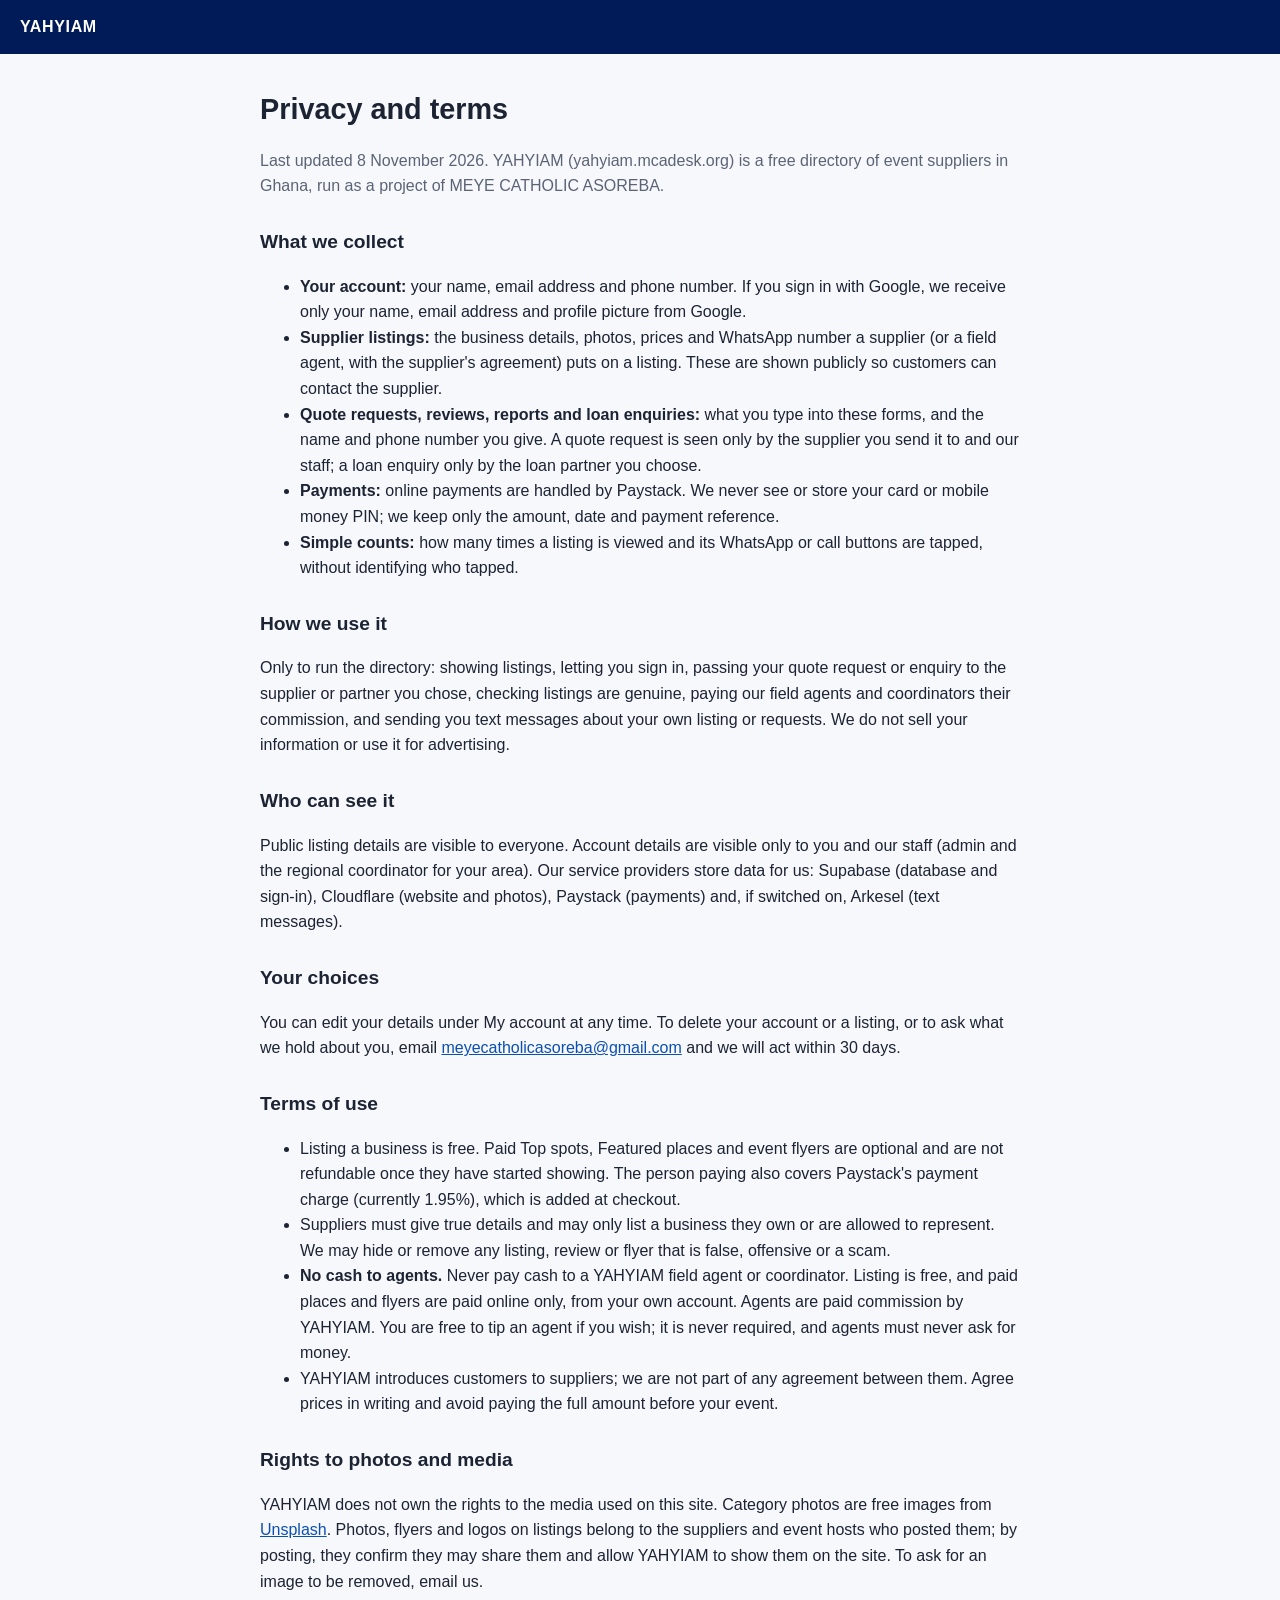
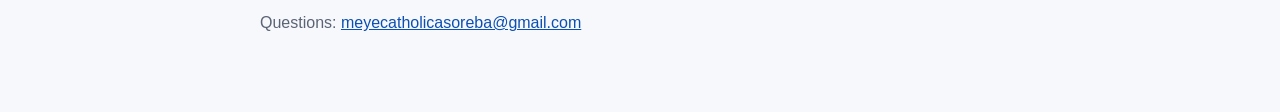
==== docs/privacy.html @ 5dea3809 "Payer covers the Paystack charge Co-Authored-By: Claude Opus 5.5 <noreply@anthropic.com> Claude-Sess" ====
<!DOCTYPE html>
<html lang="en">
<head>
  <meta charset="utf-8">
  <meta name="viewport" content="width=device-width, initial-scale=1">
  <title>Privacy and terms — YAHYIAM</title>
  <link rel="icon" href="icons/favicon-48.png" type="image/png">
  <style>
    body { margin: 0; font: 16px/1.6 -apple-system, BlinkMacSystemFont, "Segoe UI", Inter, sans-serif; color: #1c2333; background: #f7f8fb; }
    header { background: #011B59; color: #fff; padding: 14px 20px; }
    header a { color: #fff; text-decoration: none; font-weight: 700; letter-spacing: .04em; }
    main { max-width: 760px; margin: 0 auto; padding: 24px 20px 60px; }
    h1 { font-size: 1.8rem; margin: 8px 0 4px; }
    h2 { font-size: 1.2rem; margin: 28px 0 6px; }
    a { color: #0b4fb3; }
    .muted { color: #5b6475; }
  </style>
</head>
<body>
  <header><a href="./">YAHYIAM</a></header>
  <main>
    <h1>Privacy and terms</h1>
    <p class="muted">Last updated 8 November 2026. YAHYIAM (yahyiam.mcadesk.org) is a free directory of event suppliers in Ghana, run as a project of MEYE CATHOLIC ASOREBA.</p>

    <h2>What we collect</h2>
    <ul>
      <li><b>Your account:</b> your name, email address and phone number. If you sign in with Google, we receive only your name, email address and profile picture from Google.</li>
      <li><b>Supplier listings:</b> the business details, photos, prices and WhatsApp number a supplier (or a field agent, with the supplier's agreement) puts on a listing. These are shown publicly so customers can contact the supplier.</li>
      <li><b>Quote requests, reviews, reports and loan enquiries:</b> what you type into these forms, and the name and phone number you give. A quote request is seen only by the supplier you send it to and our staff; a loan enquiry only by the loan partner you choose.</li>
      <li><b>Payments:</b> online payments are handled by Paystack. We never see or store your card or mobile money PIN; we keep only the amount, date and payment reference.</li>
      <li><b>Simple counts:</b> how many times a listing is viewed and its WhatsApp or call buttons are tapped, without identifying who tapped.</li>
    </ul>

    <h2>How we use it</h2>
    <p>Only to run the directory: showing listings, letting you sign in, passing your quote request or enquiry to the supplier or partner you chose, checking listings are genuine, paying our field agents and coordinators their commission, and sending you text messages about your own listing or requests. We do not sell your information or use it for advertising.</p>

    <h2>Who can see it</h2>
    <p>Public listing details are visible to everyone. Account details are visible only to you and our staff (admin and the regional coordinator for your area). Our service providers store data for us: Supabase (database and sign-in), Cloudflare (website and photos), Paystack (payments) and, if switched on, Arkesel (text messages).</p>

    <h2>Your choices</h2>
    <p>You can edit your details under My account at any time. To delete your account or a listing, or to ask what we hold about you, email <a href="mailto:meyecatholicasoreba@gmail.com">meyecatholicasoreba@gmail.com</a> and we will act within 30 days.</p>

    <h2>Terms of use</h2>
    <ul>
      <li>Listing a business is free. Paid Top spots, Featured places and event flyers are optional and are not refundable once they have started showing. The person paying also covers Paystack's payment charge (currently 1.95%), which is added at checkout.</li>
      <li>Suppliers must give true details and may only list a business they own or are allowed to represent. We may hide or remove any listing, review or flyer that is false, offensive or a scam.</li>
      <li><b>No cash to agents.</b> Never pay cash to a YAHYIAM field agent or coordinator. Listing is free, and paid places and flyers are paid online only, from your own account. Agents are paid commission by YAHYIAM. You are free to tip an agent if you wish; it is never required, and agents must never ask for money.</li>
      <li>YAHYIAM introduces customers to suppliers; we are not part of any agreement between them. Agree prices in writing and avoid paying the full amount before your event.</li>
    </ul>

    <h2>Rights to photos and media</h2>
    <p>YAHYIAM does not own the rights to the media used on this site. Category photos are free images from <a href="https://unsplash.com">Unsplash</a>. Photos, flyers and logos on listings belong to the suppliers and event hosts who posted them; by posting, they confirm they may share them and allow YAHYIAM to show them on the site. To ask for an image to be removed, email us.</p>

    <p class="muted">Questions: <a href="mailto:meyecatholicasoreba@gmail.com">meyecatholicasoreba@gmail.com</a></p>
  </main>
</body>
</html>
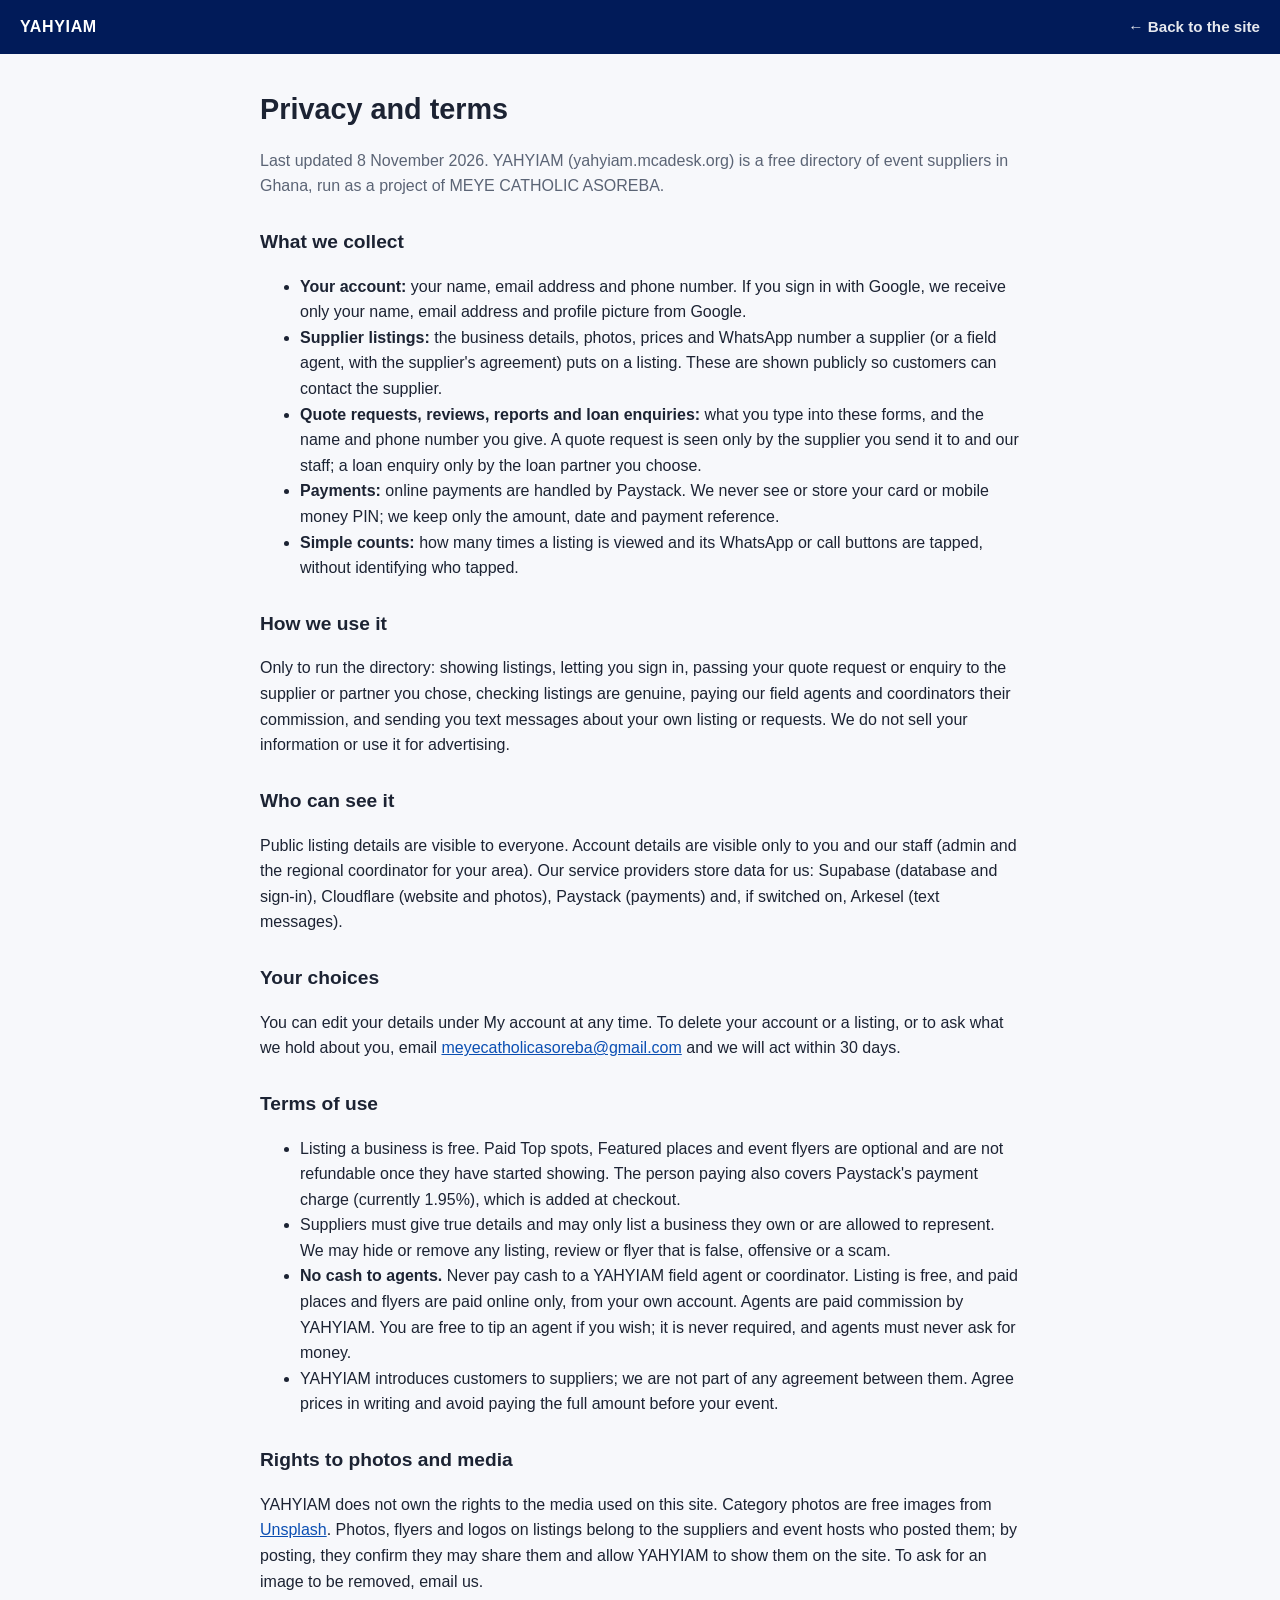
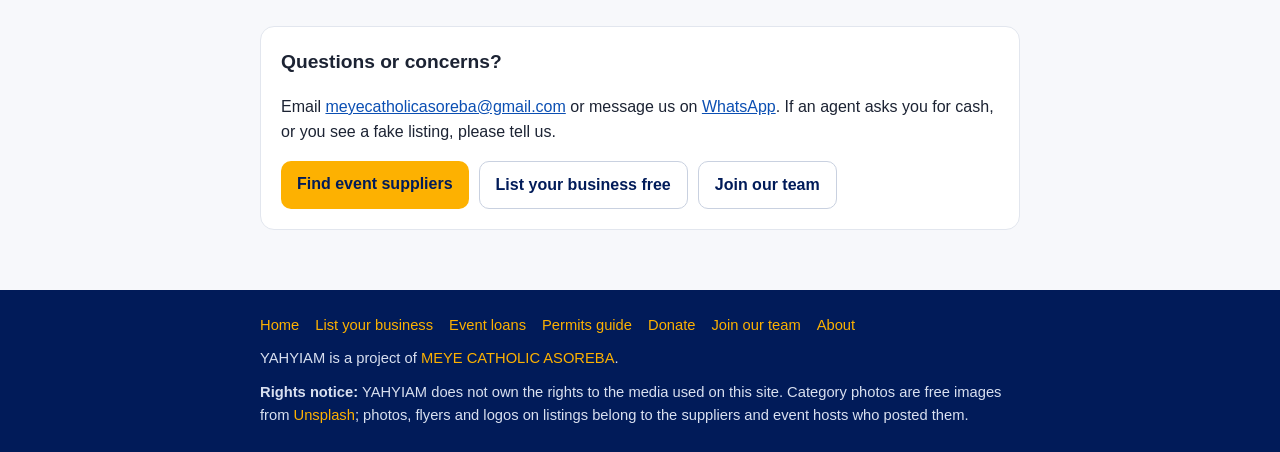
==== commit 022279e7: "Privacy page: back link, closing section and footer Co-Authored-By: Claude Opus 5.5 <noreply@anthrop" ====
--- a/docs/privacy.html
+++ b/docs/privacy.html
@@ -8,7 +8,19 @@
   <style>
     body { margin: 0; font: 16px/1.6 -apple-system, BlinkMacSystemFont, "Segoe UI", Inter, sans-serif; color: #1c2333; background: #f7f8fb; }
     header { background: #011B59; color: #fff; padding: 14px 20px; }
+    header { display: flex; align-items: center; justify-content: space-between; gap: 12px; }
     header a { color: #fff; text-decoration: none; font-weight: 700; letter-spacing: .04em; }
+    header .back { font-weight: 600; letter-spacing: 0; font-size: .95rem; opacity: .9; }
+    .end { margin-top: 32px; padding: 20px; border-radius: 14px; background: #fff; border: 1px solid #e2e6ee; }
+    .end h2 { margin-top: 0; }
+    .btns { display: flex; flex-wrap: wrap; gap: 10px; margin-top: 12px; }
+    .btn { display: inline-block; padding: 10px 16px; border-radius: 10px; text-decoration: none; font-weight: 700; }
+    .btn.primary { background: #FDB101; color: #011B59; }
+    .btn.ghost { border: 1px solid #c9d1e0; color: #011B59; }
+    footer { background: #011B59; color: #d9e0f0; padding: 24px 20px; font-size: .92rem; }
+    footer .in { max-width: 760px; margin: 0 auto; display: grid; gap: 10px; }
+    footer a { color: #FDB101; text-decoration: none; }
+    footer nav { display: flex; flex-wrap: wrap; gap: 8px 16px; }
     main { max-width: 760px; margin: 0 auto; padding: 24px 20px 60px; }
     h1 { font-size: 1.8rem; margin: 8px 0 4px; }
     h2 { font-size: 1.2rem; margin: 28px 0 6px; }
@@ -17,7 +29,7 @@
   </style>
 </head>
 <body>
-  <header><a href="./">YAHYIAM</a></header>
+  <header><a href="./">YAHYIAM</a><a class="back" href="./">← Back to the site</a></header>
   <main>
     <h1>Privacy and terms</h1>
     <p class="muted">Last updated 8 November 2026. YAHYIAM (yahyiam.mcadesk.org) is a free directory of event suppliers in Ghana, run as a project of MEYE CATHOLIC ASOREBA.</p>
@@ -51,7 +63,22 @@
     <h2>Rights to photos and media</h2>
     <p>YAHYIAM does not own the rights to the media used on this site. Category photos are free images from <a href="https://unsplash.com">Unsplash</a>. Photos, flyers and logos on listings belong to the suppliers and event hosts who posted them; by posting, they confirm they may share them and allow YAHYIAM to show them on the site. To ask for an image to be removed, email us.</p>
 
-    <p class="muted">Questions: <a href="mailto:meyecatholicasoreba@gmail.com">meyecatholicasoreba@gmail.com</a></p>
+    <div class="end">
+      <h2>Questions or concerns?</h2>
+      <p>Email <a href="mailto:meyecatholicasoreba@gmail.com">meyecatholicasoreba@gmail.com</a> or message us on <a href="https://wa.me/233535183013" target="_blank" rel="noopener">WhatsApp</a>. If an agent asks you for cash, or you see a fake listing, please tell us.</p>
+      <div class="btns">
+        <a class="btn primary" href="./">Find event suppliers</a>
+        <a class="btn ghost" href="./#/list">List your business free</a>
+        <a class="btn ghost" href="./#/join">Join our team</a>
+      </div>
+    </div>
   </main>
+  <footer>
+    <div class="in">
+      <nav><a href="./">Home</a><a href="./#/list">List your business</a><a href="./#/finance">Event loans</a><a href="./#/permits">Permits guide</a><a href="./#/donate">Donate</a><a href="./#/join">Join our team</a><a href="./#/about">About</a></nav>
+      <div>YAHYIAM is a project of <a href="https://claude.ai/artifact/SLWAVsm3bgUUfsCn16GKuX" target="_blank" rel="noopener">MEYE CATHOLIC ASOREBA</a>.</div>
+      <div><b>Rights notice:</b> YAHYIAM does not own the rights to the media used on this site. Category photos are free images from <a href="https://unsplash.com" target="_blank" rel="noopener">Unsplash</a>; photos, flyers and logos on listings belong to the suppliers and event hosts who posted them.</div>
+    </div>
+  </footer>
 </body>
 </html>
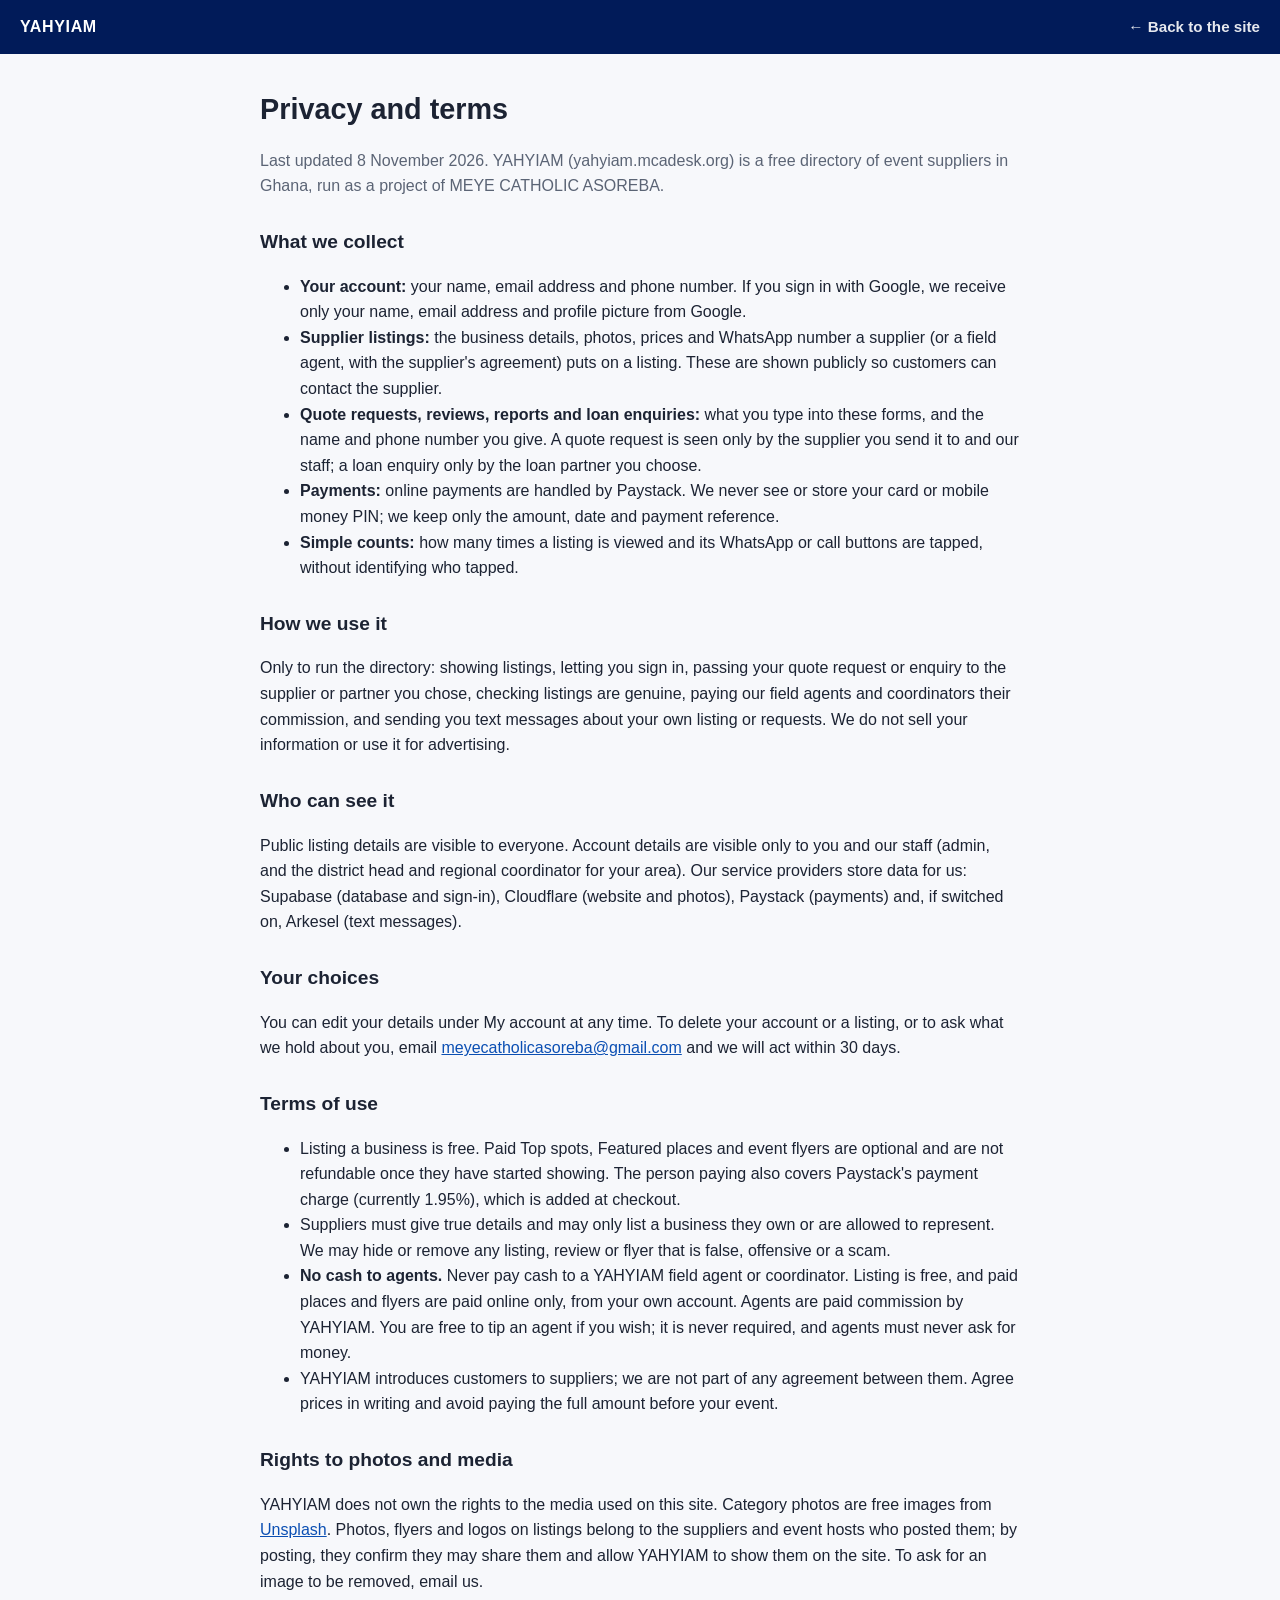
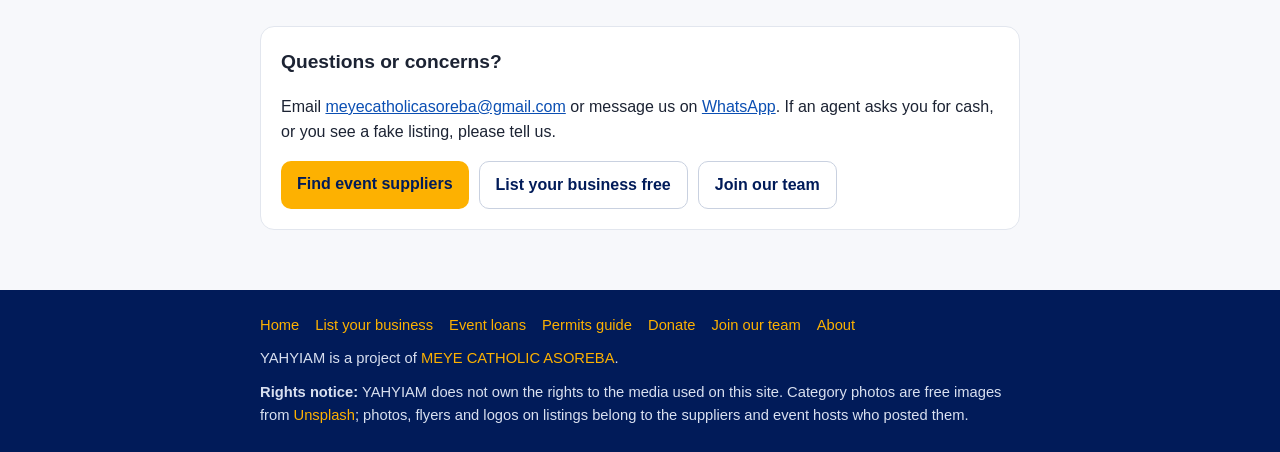
==== commit b08ffc8c: "District heads on the site: My area page, appoint/remove heads, admin districts, pay split, join pag" ====
--- a/docs/privacy.html
+++ b/docs/privacy.html
@@ -4,7 +4,7 @@
   <meta charset="utf-8">
   <meta name="viewport" content="width=device-width, initial-scale=1">
   <title>Privacy and terms — YAHYIAM</title>
-  <link rel="icon" href="icons/favicon-48.png" type="image/png">
+  <link rel="icon" href="icons/favicon-48.png?v=55" type="image/png">
   <style>
     body { margin: 0; font: 16px/1.6 -apple-system, BlinkMacSystemFont, "Segoe UI", Inter, sans-serif; color: #1c2333; background: #f7f8fb; }
     header { background: #011B59; color: #fff; padding: 14px 20px; }
@@ -47,7 +47,7 @@
     <p>Only to run the directory: showing listings, letting you sign in, passing your quote request or enquiry to the supplier or partner you chose, checking listings are genuine, paying our field agents and coordinators their commission, and sending you text messages about your own listing or requests. We do not sell your information or use it for advertising.</p>
 
     <h2>Who can see it</h2>
-    <p>Public listing details are visible to everyone. Account details are visible only to you and our staff (admin and the regional coordinator for your area). Our service providers store data for us: Supabase (database and sign-in), Cloudflare (website and photos), Paystack (payments) and, if switched on, Arkesel (text messages).</p>
+    <p>Public listing details are visible to everyone. Account details are visible only to you and our staff (admin, and the district head and regional coordinator for your area). Our service providers store data for us: Supabase (database and sign-in), Cloudflare (website and photos), Paystack (payments) and, if switched on, Arkesel (text messages).</p>
 
     <h2>Your choices</h2>
     <p>You can edit your details under My account at any time. To delete your account or a listing, or to ask what we hold about you, email <a href="mailto:meyecatholicasoreba@gmail.com">meyecatholicasoreba@gmail.com</a> and we will act within 30 days.</p>
